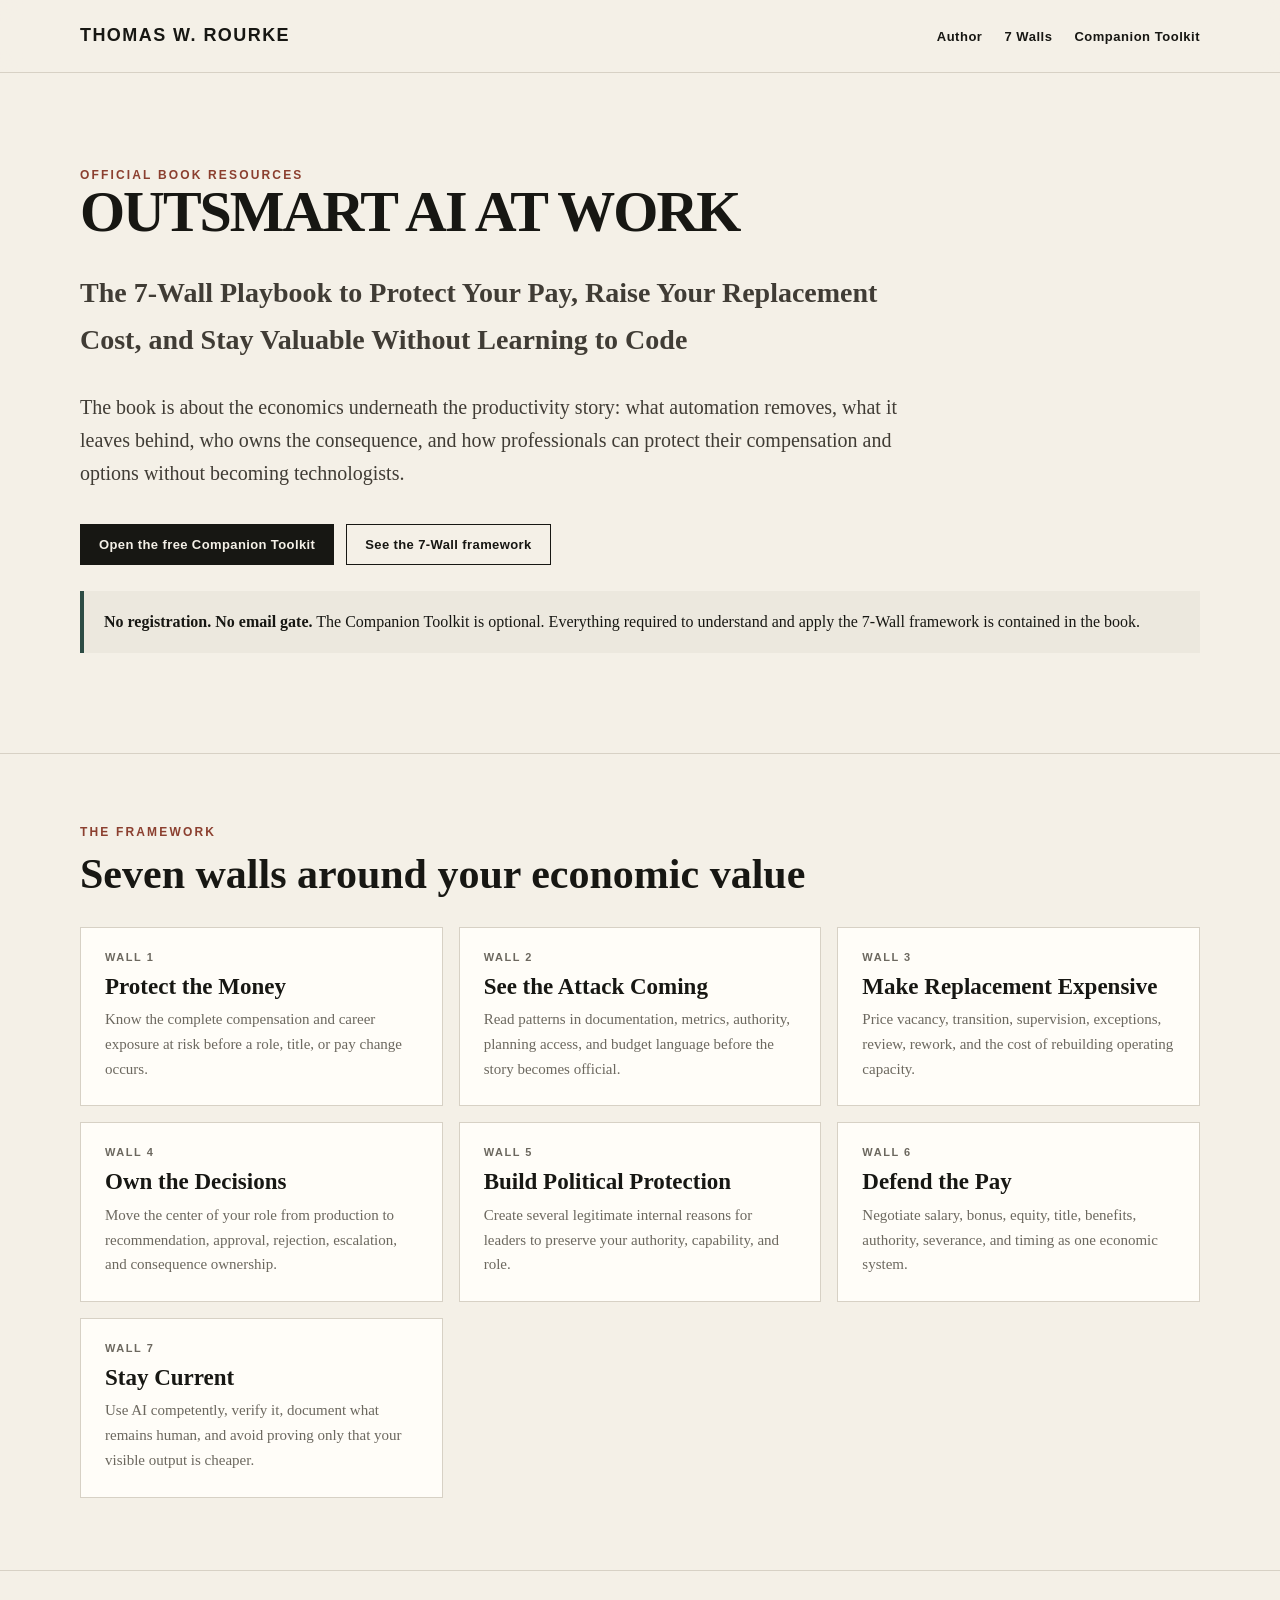
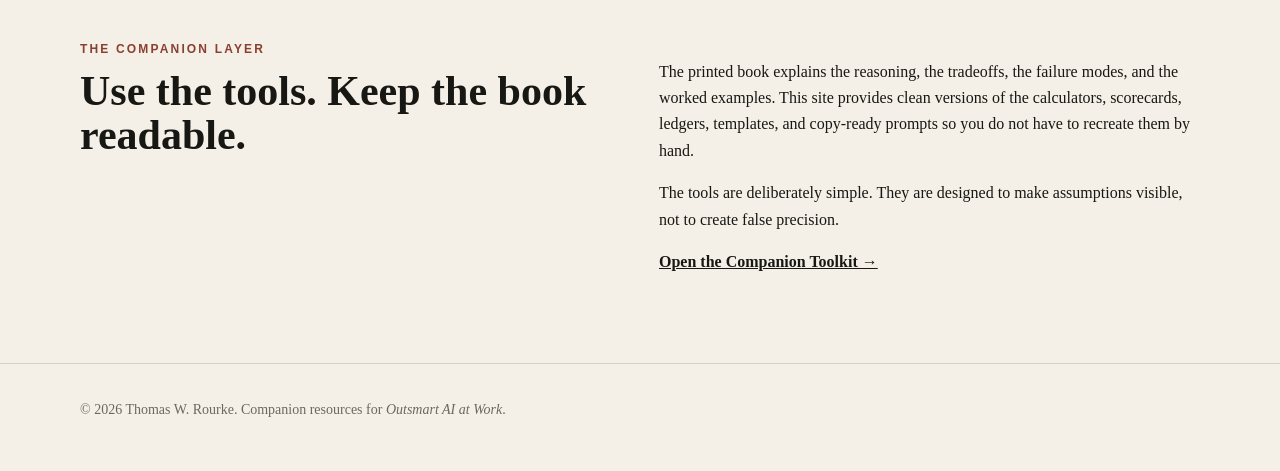
==== outsmart-ai-at-work/index.html @ 7bc0db27 "Add Outsmart AI at Work book page" ====
<!doctype html><html lang="en"><head><meta charset="utf-8"><meta name="viewport" content="width=device-width,initial-scale=1"><title>Outsmart AI at Work - Thomas W. Rourke</title><meta name="description" content="Official resources and Companion Toolkit for Outsmart AI at Work by Thomas W. Rourke."><link rel="stylesheet" href="/assets/styles.css"></head><body><nav class="nav"><div class="wrap navin"><a class="brand" href="/">Thomas W. Rourke</a><div class="navlinks"><a href="/">Author</a><a href="#framework">7 Walls</a><a href="/outsmart-ai-at-work/toolkit.html">Companion Toolkit</a></div></div></nav><header class="hero"><div class="wrap"><div class="eyebrow">Official book resources</div><h1 class="booktitle">OUTSMART AI AT WORK</h1><p class="dek"><strong>The 7-Wall Playbook to Protect Your Pay, Raise Your Replacement Cost, and Stay Valuable Without Learning to Code</strong></p><p class="dek" style="font-size:20px">The book is about the economics underneath the productivity story: what automation removes, what it leaves behind, who owns the consequence, and how professionals can protect their compensation and options without becoming technologists.</p><div class="actions"><a class="btn" href="/outsmart-ai-at-work/toolkit.html">Open the free Companion Toolkit</a><a class="btn alt" href="#framework">See the 7-Wall framework</a></div><div class="notice"><strong>No registration. No email gate.</strong> The Companion Toolkit is optional. Everything required to understand and apply the 7-Wall framework is contained in the book.</div></div></header><main><section id="framework"><div class="wrap"><div class="eyebrow">The framework</div><h2 class="subhead" style="margin-top:14px">Seven walls around your economic value</h2><div class="toolgrid"><div class="tool"><div class="kicker">Wall 1</div><h3>Protect the Money</h3><p>Know the complete compensation and career exposure at risk before a role, title, or pay change occurs.</p></div><div class="tool"><div class="kicker">Wall 2</div><h3>See the Attack Coming</h3><p>Read patterns in documentation, metrics, authority, planning access, and budget language before the story becomes official.</p></div><div class="tool"><div class="kicker">Wall 3</div><h3>Make Replacement Expensive</h3><p>Price vacancy, transition, supervision, exceptions, review, rework, and the cost of rebuilding operating capacity.</p></div><div class="tool"><div class="kicker">Wall 4</div><h3>Own the Decisions</h3><p>Move the center of your role from production to recommendation, approval, rejection, escalation, and consequence ownership.</p></div><div class="tool"><div class="kicker">Wall 5</div><h3>Build Political Protection</h3><p>Create several legitimate internal reasons for leaders to preserve your authority, capability, and role.</p></div><div class="tool"><div class="kicker">Wall 6</div><h3>Defend the Pay</h3><p>Negotiate salary, bonus, equity, title, benefits, authority, severance, and timing as one economic system.</p></div><div class="tool"><div class="kicker">Wall 7</div><h3>Stay Current</h3><p>Use AI competently, verify it, document what remains human, and avoid proving only that your visible output is cheaper.</p></div></div></div></section><section class="rule"><div class="wrap grid2"><div><div class="eyebrow">The companion layer</div><h2 class="subhead" style="margin-top:14px">Use the tools. Keep the book readable.</h2></div><div><p>The printed book explains the reasoning, the tradeoffs, the failure modes, and the worked examples. This site provides clean versions of the calculators, scorecards, ledgers, templates, and copy-ready prompts so you do not have to recreate them by hand.</p><p>The tools are deliberately simple. They are designed to make assumptions visible, not to create false precision.</p><p><a href="/outsmart-ai-at-work/toolkit.html"><strong>Open the Companion Toolkit →</strong></a></p></div></div></section></main><footer class="footer"><div class="wrap">© 2026 Thomas W. Rourke. Companion resources for <em>Outsmart AI at Work</em>.</div></footer></body></html>
---- assets/styles.css ----
:root{--ink:#171713;--paper:#f4f0e7;--card:#fffdf8;--muted:#6c685f;--line:#d7d1c5;--accent:#8b3f2f;--accent2:#2d4c45;--max:1120px}*{box-sizing:border-box}html{scroll-behavior:smooth}body{margin:0;background:var(--paper);color:var(--ink);font-family:Georgia,'Times New Roman',serif;line-height:1.65}a{color:inherit}.wrap{width:min(var(--max),calc(100% - 40px));margin:auto}.nav{position:sticky;top:0;z-index:20;background:rgba(244,240,231,.94);backdrop-filter:blur(12px);border-bottom:1px solid var(--line)}.navin{height:72px;display:flex;align-items:center;justify-content:space-between;gap:24px}.brand{font:700 18px/1.1 Arial,sans-serif;letter-spacing:.08em;text-transform:uppercase;text-decoration:none}.navlinks{display:flex;gap:22px;align-items:center;font:600 13px/1 Arial,sans-serif;letter-spacing:.04em}.navlinks a{text-decoration:none}.hero{padding:96px 0 74px;border-bottom:1px solid var(--line)}.eyebrow{font:700 12px/1 Arial,sans-serif;letter-spacing:.18em;text-transform:uppercase;color:var(--accent)}h1,h2,h3{font-weight:600;line-height:1.06;margin:0}h1{font-size:clamp(48px,7vw,88px);max-width:900px;letter-spacing:-.035em}.dek{font-size:clamp(20px,2.2vw,28px);max-width:820px;color:#403c35;margin:28px 0 0}.actions{display:flex;gap:12px;flex-wrap:wrap;margin-top:34px}.btn{display:inline-block;padding:13px 18px;border:1px solid var(--ink);text-decoration:none;font:700 13px/1 Arial,sans-serif;letter-spacing:.03em;background:var(--ink);color:var(--paper)}.btn.alt{background:transparent;color:var(--ink)}section{padding:72px 0}.grid2{display:grid;grid-template-columns:1fr 1fr;gap:38px}.card{background:var(--card);border:1px solid var(--line);padding:34px}.card h3{font-size:30px;margin-bottom:14px}.kicker{font:700 11px/1 Arial,sans-serif;letter-spacing:.14em;text-transform:uppercase;color:var(--muted);margin-bottom:12px}.small{font-size:15px;color:var(--muted)}.booktitle{font-size:clamp(34px,5vw,58px);max-width:760px}.subhead{font-size:clamp(26px,3.6vw,42px);margin-bottom:18px}.rule{border-top:1px solid var(--line)}.toolgrid{display:grid;grid-template-columns:repeat(3,1fr);gap:16px;margin-top:30px}.tool{display:block;background:var(--card);border:1px solid var(--line);padding:24px;text-decoration:none;min-height:155px}.tool:hover{border-color:var(--ink);transform:translateY(-1px)}.tool h3{font-size:23px;margin-bottom:8px}.tool p{margin:0;color:var(--muted);font-size:15px}.notice{padding:18px 20px;border-left:4px solid var(--accent2);background:#ece8de;margin:26px 0}.footer{border-top:1px solid var(--line);padding:34px 0 50px;color:var(--muted);font-size:14px}.toolpage{padding:70px 0}.toolpage h1{font-size:clamp(38px,6vw,68px)}.formgrid{display:grid;grid-template-columns:repeat(2,1fr);gap:14px;margin:28px 0}.field{display:flex;flex-direction:column;gap:7px}.field label{font:700 12px/1.3 Arial,sans-serif;letter-spacing:.03em}.field input,.field select,.field textarea{width:100%;padding:12px;border:1px solid var(--line);background:#fff;font:16px/1.4 Arial,sans-serif;color:var(--ink)}.field textarea{min-height:110px}.result{background:var(--ink);color:var(--paper);padding:24px;margin:22px 0;font-size:18px}.result strong{font-size:30px}.printbar{display:flex;gap:10px;flex-wrap:wrap;margin:20px 0}.checklist{display:grid;gap:10px;margin:24px 0}.check{background:var(--card);border:1px solid var(--line);padding:14px 16px}.prompt{background:var(--card);border:1px solid var(--line);padding:24px;margin:18px 0}.prompt pre{white-space:pre-wrap;font:15px/1.55 Arial,sans-serif;margin:0}.copy{margin-top:12px}.tablewrap{overflow:auto}.datatable{width:100%;border-collapse:collapse;background:var(--card)}.datatable th,.datatable td{border:1px solid var(--line);padding:10px;text-align:left;vertical-align:top}.datatable th{font:700 12px/1.3 Arial,sans-serif;background:#ece8de}.datatable input,.datatable textarea,.datatable select{width:100%;border:0;background:transparent;font:14px/1.4 Arial,sans-serif;min-width:120px}.datatable textarea{min-height:70px}@media(max-width:800px){.navlinks{display:none}.grid2,.toolgrid,.formgrid{grid-template-columns:1fr}.hero{padding-top:70px}.wrap{width:min(var(--max),calc(100% - 28px))}}@media print{.nav,.footer,.printbar,.actions{display:none!important}body{background:#fff}.wrap{width:100%}.card,.tool,.prompt,.datatable{break-inside:avoid}.toolpage{padding:0}.field input,.field textarea,.field select{border:1px solid #bbb}}
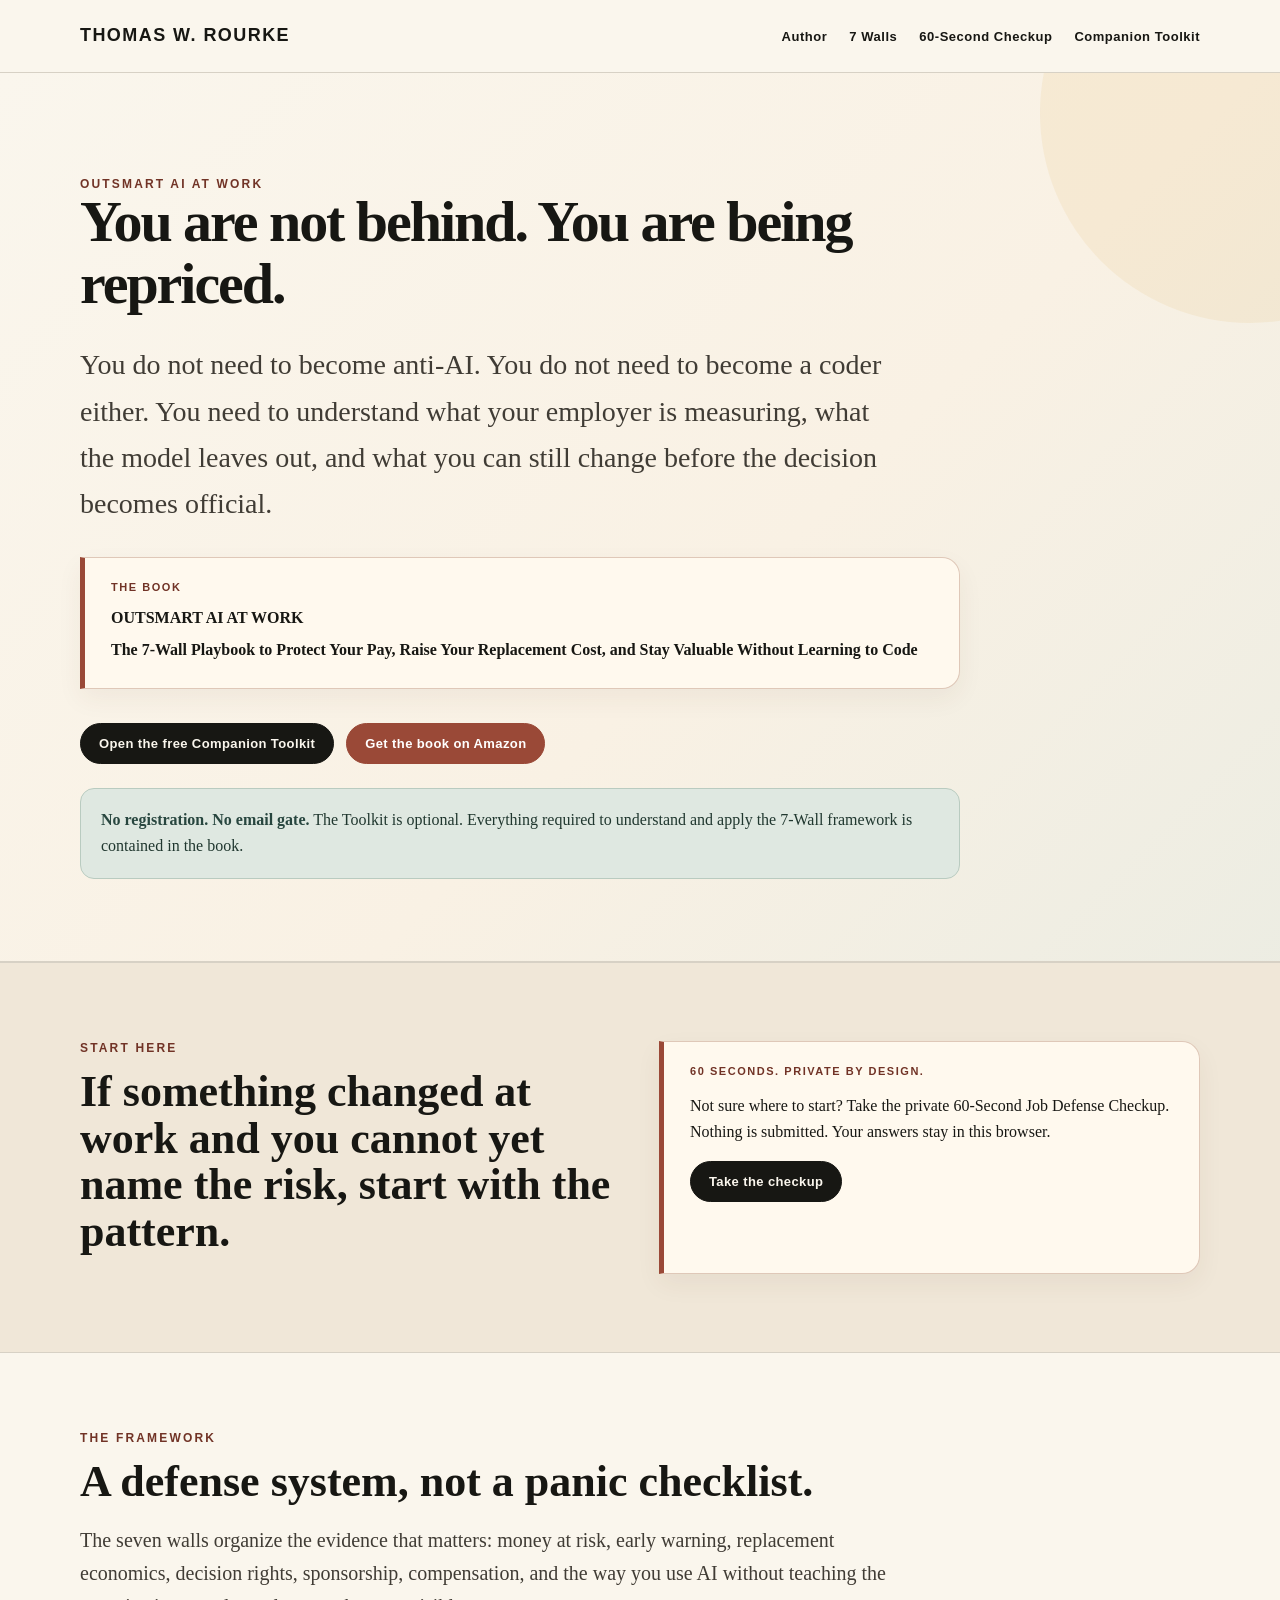
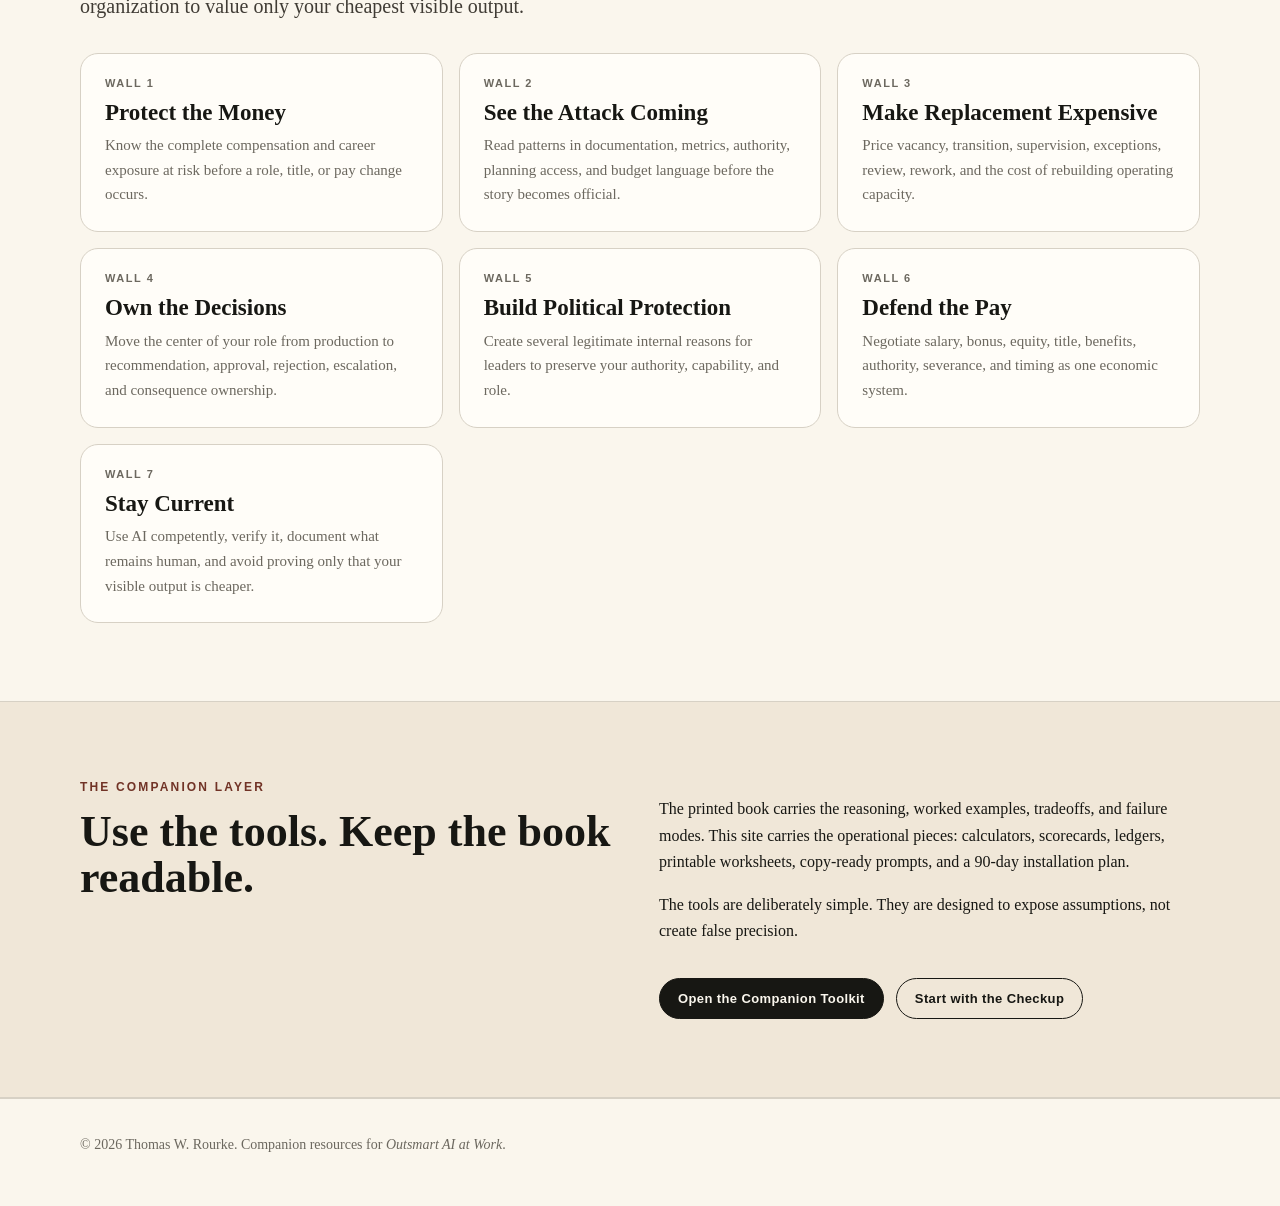
==== commit 854d2969: "feat: humanize book landing page" ====
--- a/outsmart-ai-at-work/index.html
+++ b/outsmart-ai-at-work/index.html
@@ -1 +1,93 @@
-<!doctype html><html lang="en"><head><meta charset="utf-8"><meta name="viewport" content="width=device-width,initial-scale=1"><title>Outsmart AI at Work - Thomas W. Rourke</title><meta name="description" content="Official resources and Companion Toolkit for Outsmart AI at Work by Thomas W. Rourke."><link rel="stylesheet" href="/assets/styles.css"></head><body><nav class="nav"><div class="wrap navin"><a class="brand" href="/">Thomas W. Rourke</a><div class="navlinks"><a href="/">Author</a><a href="#framework">7 Walls</a><a href="/outsmart-ai-at-work/toolkit.html">Companion Toolkit</a></div></div></nav><header class="hero"><div class="wrap"><div class="eyebrow">Official book resources</div><h1 class="booktitle">OUTSMART AI AT WORK</h1><p class="dek"><strong>The 7-Wall Playbook to Protect Your Pay, Raise Your Replacement Cost, and Stay Valuable Without Learning to Code</strong></p><p class="dek" style="font-size:20px">The book is about the economics underneath the productivity story: what automation removes, what it leaves behind, who owns the consequence, and how professionals can protect their compensation and options without becoming technologists.</p><div class="actions"><a class="btn" href="/outsmart-ai-at-work/toolkit.html">Open the free Companion Toolkit</a><a class="btn alt" href="#framework">See the 7-Wall framework</a></div><div class="notice"><strong>No registration. No email gate.</strong> The Companion Toolkit is optional. Everything required to understand and apply the 7-Wall framework is contained in the book.</div></div></header><main><section id="framework"><div class="wrap"><div class="eyebrow">The framework</div><h2 class="subhead" style="margin-top:14px">Seven walls around your economic value</h2><div class="toolgrid"><div class="tool"><div class="kicker">Wall 1</div><h3>Protect the Money</h3><p>Know the complete compensation and career exposure at risk before a role, title, or pay change occurs.</p></div><div class="tool"><div class="kicker">Wall 2</div><h3>See the Attack Coming</h3><p>Read patterns in documentation, metrics, authority, planning access, and budget language before the story becomes official.</p></div><div class="tool"><div class="kicker">Wall 3</div><h3>Make Replacement Expensive</h3><p>Price vacancy, transition, supervision, exceptions, review, rework, and the cost of rebuilding operating capacity.</p></div><div class="tool"><div class="kicker">Wall 4</div><h3>Own the Decisions</h3><p>Move the center of your role from production to recommendation, approval, rejection, escalation, and consequence ownership.</p></div><div class="tool"><div class="kicker">Wall 5</div><h3>Build Political Protection</h3><p>Create several legitimate internal reasons for leaders to preserve your authority, capability, and role.</p></div><div class="tool"><div class="kicker">Wall 6</div><h3>Defend the Pay</h3><p>Negotiate salary, bonus, equity, title, benefits, authority, severance, and timing as one economic system.</p></div><div class="tool"><div class="kicker">Wall 7</div><h3>Stay Current</h3><p>Use AI competently, verify it, document what remains human, and avoid proving only that your visible output is cheaper.</p></div></div></div></section><section class="rule"><div class="wrap grid2"><div><div class="eyebrow">The companion layer</div><h2 class="subhead" style="margin-top:14px">Use the tools. Keep the book readable.</h2></div><div><p>The printed book explains the reasoning, the tradeoffs, the failure modes, and the worked examples. This site provides clean versions of the calculators, scorecards, ledgers, templates, and copy-ready prompts so you do not have to recreate them by hand.</p><p>The tools are deliberately simple. They are designed to make assumptions visible, not to create false precision.</p><p><a href="/outsmart-ai-at-work/toolkit.html"><strong>Open the Companion Toolkit →</strong></a></p></div></div></section></main><footer class="footer"><div class="wrap">© 2026 Thomas W. Rourke. Companion resources for <em>Outsmart AI at Work</em>.</div></footer></body></html>+<!doctype html>
+<html lang="en">
+<head>
+  <meta charset="utf-8">
+  <meta name="viewport" content="width=device-width,initial-scale=1">
+  <title>Outsmart AI at Work - Thomas W. Rourke</title>
+  <meta name="description" content="Official resources and Companion Toolkit for Outsmart AI at Work by Thomas W. Rourke.">
+  <link rel="stylesheet" href="/assets/styles.css">
+</head>
+<body>
+  <nav class="nav">
+    <div class="wrap navin">
+      <a class="brand" href="/">Thomas W. Rourke</a>
+      <div class="navlinks">
+        <a href="/">Author</a>
+        <a href="#framework">7 Walls</a>
+        <a href="/outsmart-ai-at-work/toolkit.html#checkup">60-Second Checkup</a>
+        <a href="/outsmart-ai-at-work/toolkit.html">Companion Toolkit</a>
+      </div>
+    </div>
+  </nav>
+
+  <header class="hero">
+    <div class="wrap">
+      <div class="eyebrow">OUTSMART AI AT WORK</div>
+      <h1 class="booktitle">You are not behind. You are being repriced.</h1>
+      <p class="dek">You do not need to become anti-AI. You do not need to become a coder either. You need to understand what your employer is measuring, what the model leaves out, and what you can still change before the decision becomes official.</p>
+      <div class="field-note" style="margin-top:30px;max-width:880px">
+        <div class="kicker">The book</div>
+        <p style="margin:0 0 6px"><strong>OUTSMART AI AT WORK</strong></p>
+        <p style="margin:0"><strong>The 7-Wall Playbook to Protect Your Pay, Raise Your Replacement Cost, and Stay Valuable Without Learning to Code</strong></p>
+      </div>
+      <div class="actions">
+        <a class="btn" href="/outsmart-ai-at-work/toolkit.html">Open the free Companion Toolkit</a>
+        <a class="btn amazon-cta" href="https://www.amazon.com/dp/B0H9SF368X" target="_blank" rel="noopener noreferrer">Get the book on Amazon</a>
+      </div>
+      <div class="privacy-note" style="margin-top:24px;max-width:880px"><strong>No registration. No email gate.</strong> The Toolkit is optional. Everything required to understand and apply the 7-Wall framework is contained in the book.</div>
+    </div>
+  </header>
+
+  <main>
+    <section class="soft-band">
+      <div class="wrap grid2">
+        <div>
+          <div class="eyebrow">Start here</div>
+          <h2 class="subhead" style="margin-top:14px">If something changed at work and you cannot yet name the risk, start with the pattern.</h2>
+        </div>
+        <div class="field-note">
+          <div class="kicker">60 seconds. Private by design.</div>
+          <p>Not sure where to start? Take the private 60-Second Job Defense Checkup. Nothing is submitted. Your answers stay in this browser.</p>
+          <a class="btn" href="/outsmart-ai-at-work/toolkit.html#checkup">Take the checkup</a>
+        </div>
+      </div>
+    </section>
+
+    <section id="framework">
+      <div class="wrap">
+        <div class="eyebrow">The framework</div>
+        <h2 class="subhead" style="margin-top:14px">A defense system, not a panic checklist.</h2>
+        <p class="dek" style="font-size:20px;margin-top:0">The seven walls organize the evidence that matters: money at risk, early warning, replacement economics, decision rights, sponsorship, compensation, and the way you use AI without teaching the organization to value only your cheapest visible output.</p>
+        <div class="toolgrid">
+          <div class="tool"><div class="kicker">Wall 1</div><h3>Protect the Money</h3><p>Know the complete compensation and career exposure at risk before a role, title, or pay change occurs.</p></div>
+          <div class="tool"><div class="kicker">Wall 2</div><h3>See the Attack Coming</h3><p>Read patterns in documentation, metrics, authority, planning access, and budget language before the story becomes official.</p></div>
+          <div class="tool"><div class="kicker">Wall 3</div><h3>Make Replacement Expensive</h3><p>Price vacancy, transition, supervision, exceptions, review, rework, and the cost of rebuilding operating capacity.</p></div>
+          <div class="tool"><div class="kicker">Wall 4</div><h3>Own the Decisions</h3><p>Move the center of your role from production to recommendation, approval, rejection, escalation, and consequence ownership.</p></div>
+          <div class="tool"><div class="kicker">Wall 5</div><h3>Build Political Protection</h3><p>Create several legitimate internal reasons for leaders to preserve your authority, capability, and role.</p></div>
+          <div class="tool"><div class="kicker">Wall 6</div><h3>Defend the Pay</h3><p>Negotiate salary, bonus, equity, title, benefits, authority, severance, and timing as one economic system.</p></div>
+          <div class="tool"><div class="kicker">Wall 7</div><h3>Stay Current</h3><p>Use AI competently, verify it, document what remains human, and avoid proving only that your visible output is cheaper.</p></div>
+        </div>
+      </div>
+    </section>
+
+    <section class="rule soft-band">
+      <div class="wrap grid2">
+        <div>
+          <div class="eyebrow">The companion layer</div>
+          <h2 class="subhead" style="margin-top:14px">Use the tools. Keep the book readable.</h2>
+        </div>
+        <div>
+          <p>The printed book carries the reasoning, worked examples, tradeoffs, and failure modes. This site carries the operational pieces: calculators, scorecards, ledgers, printable worksheets, copy-ready prompts, and a 90-day installation plan.</p>
+          <p>The tools are deliberately simple. They are designed to expose assumptions, not create false precision.</p>
+          <div class="actions">
+            <a class="btn" href="/outsmart-ai-at-work/toolkit.html">Open the Companion Toolkit</a>
+            <a class="btn alt" href="/outsmart-ai-at-work/toolkit.html#checkup">Start with the Checkup</a>
+          </div>
+        </div>
+      </div>
+    </section>
+  </main>
+
+  <footer class="footer"><div class="wrap">© 2026 Thomas W. Rourke. Companion resources for <em>Outsmart AI at Work</em>.</div></footer>
+</body>
+</html>
--- a/assets/styles.css
+++ b/assets/styles.css
@@ -1 +1,128 @@
-:root{--ink:#171713;--paper:#f4f0e7;--card:#fffdf8;--muted:#6c685f;--line:#d7d1c5;--accent:#8b3f2f;--accent2:#2d4c45;--max:1120px}*{box-sizing:border-box}html{scroll-behavior:smooth}body{margin:0;background:var(--paper);color:var(--ink);font-family:Georgia,'Times New Roman',serif;line-height:1.65}a{color:inherit}.wrap{width:min(var(--max),calc(100% - 40px));margin:auto}.nav{position:sticky;top:0;z-index:20;background:rgba(244,240,231,.94);backdrop-filter:blur(12px);border-bottom:1px solid var(--line)}.navin{height:72px;display:flex;align-items:center;justify-content:space-between;gap:24px}.brand{font:700 18px/1.1 Arial,sans-serif;letter-spacing:.08em;text-transform:uppercase;text-decoration:none}.navlinks{display:flex;gap:22px;align-items:center;font:600 13px/1 Arial,sans-serif;letter-spacing:.04em}.navlinks a{text-decoration:none}.hero{padding:96px 0 74px;border-bottom:1px solid var(--line)}.eyebrow{font:700 12px/1 Arial,sans-serif;letter-spacing:.18em;text-transform:uppercase;color:var(--accent)}h1,h2,h3{font-weight:600;line-height:1.06;margin:0}h1{font-size:clamp(48px,7vw,88px);max-width:900px;letter-spacing:-.035em}.dek{font-size:clamp(20px,2.2vw,28px);max-width:820px;color:#403c35;margin:28px 0 0}.actions{display:flex;gap:12px;flex-wrap:wrap;margin-top:34px}.btn{display:inline-block;padding:13px 18px;border:1px solid var(--ink);text-decoration:none;font:700 13px/1 Arial,sans-serif;letter-spacing:.03em;background:var(--ink);color:var(--paper)}.btn.alt{background:transparent;color:var(--ink)}section{padding:72px 0}.grid2{display:grid;grid-template-columns:1fr 1fr;gap:38px}.card{background:var(--card);border:1px solid var(--line);padding:34px}.card h3{font-size:30px;margin-bottom:14px}.kicker{font:700 11px/1 Arial,sans-serif;letter-spacing:.14em;text-transform:uppercase;color:var(--muted);margin-bottom:12px}.small{font-size:15px;color:var(--muted)}.booktitle{font-size:clamp(34px,5vw,58px);max-width:760px}.subhead{font-size:clamp(26px,3.6vw,42px);margin-bottom:18px}.rule{border-top:1px solid var(--line)}.toolgrid{display:grid;grid-template-columns:repeat(3,1fr);gap:16px;margin-top:30px}.tool{display:block;background:var(--card);border:1px solid var(--line);padding:24px;text-decoration:none;min-height:155px}.tool:hover{border-color:var(--ink);transform:translateY(-1px)}.tool h3{font-size:23px;margin-bottom:8px}.tool p{margin:0;color:var(--muted);font-size:15px}.notice{padding:18px 20px;border-left:4px solid var(--accent2);background:#ece8de;margin:26px 0}.footer{border-top:1px solid var(--line);padding:34px 0 50px;color:var(--muted);font-size:14px}.toolpage{padding:70px 0}.toolpage h1{font-size:clamp(38px,6vw,68px)}.formgrid{display:grid;grid-template-columns:repeat(2,1fr);gap:14px;margin:28px 0}.field{display:flex;flex-direction:column;gap:7px}.field label{font:700 12px/1.3 Arial,sans-serif;letter-spacing:.03em}.field input,.field select,.field textarea{width:100%;padding:12px;border:1px solid var(--line);background:#fff;font:16px/1.4 Arial,sans-serif;color:var(--ink)}.field textarea{min-height:110px}.result{background:var(--ink);color:var(--paper);padding:24px;margin:22px 0;font-size:18px}.result strong{font-size:30px}.printbar{display:flex;gap:10px;flex-wrap:wrap;margin:20px 0}.checklist{display:grid;gap:10px;margin:24px 0}.check{background:var(--card);border:1px solid var(--line);padding:14px 16px}.prompt{background:var(--card);border:1px solid var(--line);padding:24px;margin:18px 0}.prompt pre{white-space:pre-wrap;font:15px/1.55 Arial,sans-serif;margin:0}.copy{margin-top:12px}.tablewrap{overflow:auto}.datatable{width:100%;border-collapse:collapse;background:var(--card)}.datatable th,.datatable td{border:1px solid var(--line);padding:10px;text-align:left;vertical-align:top}.datatable th{font:700 12px/1.3 Arial,sans-serif;background:#ece8de}.datatable input,.datatable textarea,.datatable select{width:100%;border:0;background:transparent;font:14px/1.4 Arial,sans-serif;min-width:120px}.datatable textarea{min-height:70px}@media(max-width:800px){.navlinks{display:none}.grid2,.toolgrid,.formgrid{grid-template-columns:1fr}.hero{padding-top:70px}.wrap{width:min(var(--max),calc(100% - 28px))}}@media print{.nav,.footer,.printbar,.actions{display:none!important}body{background:#fff}.wrap{width:100%}.card,.tool,.prompt,.datatable{break-inside:avoid}.toolpage{padding:0}.field input,.field textarea,.field select{border:1px solid #bbb}}+:root{
+  --ink:#171713;
+  --paper:#f4f0e7;
+  --paper-bright:#faf6ed;
+  --paper-warm:#f0e7d8;
+  --card:#fffdf8;
+  --muted:#6c685f;
+  --line:#d7d1c5;
+  --accent:#8b3f2f;
+  --accent2:#2d4c45;
+  --brick:#9a4937;
+  --brick-dark:#713326;
+  --forest:#28463f;
+  --forest-soft:#dfe8e1;
+  --sun:#e0b35c;
+  --shadow:0 16px 40px rgba(36,28,20,.08);
+  --radius:18px;
+  --max:1120px;
+}
+*{box-sizing:border-box}
+html{scroll-behavior:smooth}
+body{margin:0;background:var(--paper-bright);color:var(--ink);font-family:Georgia,'Times New Roman',serif;line-height:1.65}
+a{color:inherit}
+button,input,select,textarea{font:inherit}
+button{cursor:pointer}
+:focus-visible{outline:3px solid var(--sun);outline-offset:3px}
+.wrap{width:min(var(--max),calc(100% - 40px));margin:auto}
+.nav{position:sticky;top:0;z-index:20;background:rgba(250,246,237,.94);backdrop-filter:blur(12px);border-bottom:1px solid var(--line)}
+.navin{min-height:72px;display:flex;align-items:center;justify-content:space-between;gap:24px}
+.brand{font:700 18px/1.1 Arial,sans-serif;letter-spacing:.08em;text-transform:uppercase;text-decoration:none}
+.navlinks{display:flex;gap:22px;align-items:center;font:600 13px/1 Arial,sans-serif;letter-spacing:.04em}
+.navlinks a{text-decoration:none;padding:8px 0}
+.navlinks a:hover{text-decoration:underline;text-underline-offset:4px}
+.hero{position:relative;overflow:hidden;padding:104px 0 82px;border-bottom:1px solid var(--line);background:linear-gradient(135deg,var(--paper-bright) 0%,#f9f1e4 58%,var(--forest-soft) 145%)}
+.hero:after{content:"";position:absolute;width:420px;height:420px;border-radius:50%;right:-180px;top:-170px;background:rgba(224,179,92,.13);pointer-events:none}
+.eyebrow{font:700 12px/1.2 Arial,sans-serif;letter-spacing:.18em;text-transform:uppercase;color:var(--brick-dark)}
+h1,h2,h3{font-weight:600;line-height:1.06;margin:0}
+h1{font-size:clamp(46px,7vw,86px);max-width:980px;letter-spacing:-.035em}
+.dek{font-size:clamp(20px,2.2vw,28px);max-width:830px;color:#403c35;margin:28px 0 0}
+.actions{display:flex;gap:12px;flex-wrap:wrap;margin-top:34px}
+.btn{display:inline-flex;align-items:center;justify-content:center;gap:8px;padding:13px 18px;border:1px solid var(--ink);border-radius:999px;text-decoration:none;font:700 13px/1 Arial,sans-serif;letter-spacing:.03em;background:var(--ink);color:var(--paper-bright);transition:transform .15s ease,box-shadow .15s ease,background .15s ease}
+.btn:hover{transform:translateY(-1px);box-shadow:0 8px 20px rgba(23,23,19,.12)}
+.btn.alt{background:transparent;color:var(--ink)}
+.btn.soft{background:var(--paper-warm);color:var(--ink);border-color:var(--line)}
+.amazon-cta{background:var(--brick);border-color:var(--brick);color:#fff}
+.amazon-cta:hover{background:var(--brick-dark);border-color:var(--brick-dark)}
+section{padding:78px 0}
+.soft-band{background:var(--paper-warm);border-top:1px solid var(--line);border-bottom:1px solid var(--line)}
+.grid2{display:grid;grid-template-columns:1fr 1fr;gap:38px}
+.card{background:var(--card);border:1px solid var(--line);border-radius:var(--radius);padding:34px;box-shadow:0 8px 24px rgba(36,28,20,.04)}
+.card h3{font-size:30px;margin-bottom:14px}
+.kicker{font:700 11px/1 Arial,sans-serif;letter-spacing:.14em;text-transform:uppercase;color:var(--muted);margin-bottom:12px}
+.small{font-size:15px;color:var(--muted)}
+.booktitle{font-size:clamp(34px,5vw,58px);max-width:820px}
+.subhead{font-size:clamp(28px,3.6vw,44px);margin-bottom:18px}
+.rule{border-top:1px solid var(--line)}
+.toolgrid{display:grid;grid-template-columns:repeat(3,1fr);gap:16px;margin-top:30px}
+.tool{display:block;background:var(--card);border:1px solid var(--line);border-radius:var(--radius);padding:24px;text-decoration:none;min-height:155px;transition:transform .15s ease,border-color .15s ease,box-shadow .15s ease}
+.tool:hover{border-color:#b9af9f;transform:translateY(-2px);box-shadow:var(--shadow)}
+.tool h3{font-size:23px;margin-bottom:8px}
+.tool p{margin:0;color:var(--muted);font-size:15px}
+.notice{padding:18px 20px;border-left:4px solid var(--forest);background:#ece8de;margin:26px 0;border-radius:0 12px 12px 0}
+.footer{border-top:1px solid var(--line);padding:34px 0 50px;color:var(--muted);font-size:14px}
+.field-note{position:relative;background:#fff9ee;border:1px solid #dfc8b8;border-left:5px solid var(--brick);border-radius:0 var(--radius) var(--radius) 0;padding:24px 26px;box-shadow:0 10px 26px rgba(92,55,39,.06)}
+.field-note .kicker{color:var(--brick-dark)}
+.manifesto-line{font-size:clamp(28px,4vw,50px);line-height:1.08;max-width:900px;margin:0 0 18px}
+.route-grid{display:grid;grid-template-columns:repeat(5,1fr);gap:12px;margin-top:26px}
+.route-card{appearance:none;text-align:left;background:var(--card);color:var(--ink);border:1px solid var(--line);border-radius:16px;padding:20px;min-height:164px;box-shadow:0 6px 18px rgba(36,28,20,.04);transition:transform .15s ease,border-color .15s ease,box-shadow .15s ease}
+.route-card:hover{transform:translateY(-2px);border-color:var(--brick);box-shadow:var(--shadow)}
+.route-card strong{display:block;font-size:19px;line-height:1.2;margin-bottom:8px}
+.route-card span{font:14px/1.45 Arial,sans-serif;color:var(--muted)}
+.number-badge{display:inline-grid;place-items:center;width:30px;height:30px;border-radius:50%;background:var(--forest);color:#fff;font:700 13px/1 Arial,sans-serif;margin-bottom:12px}
+.privacy-note{padding:18px 20px;border:1px solid #b9cbc0;background:var(--forest-soft);color:#20372f;border-radius:14px}
+.privacy-note strong{color:var(--forest)}
+.toolpage{padding:72px 0 26px}
+.toolpage h1{font-size:clamp(40px,6vw,70px)}
+.formgrid{display:grid;grid-template-columns:repeat(2,1fr);gap:14px;margin:28px 0}
+.field{display:flex;flex-direction:column;gap:7px}
+.field label{font:700 12px/1.3 Arial,sans-serif;letter-spacing:.03em}
+.field input,.field select,.field textarea,.checkup-question select{width:100%;padding:12px;border:1px solid var(--line);border-radius:9px;background:#fff;font:16px/1.4 Arial,sans-serif;color:var(--ink)}
+.field textarea{min-height:110px;resize:vertical}
+.result{background:var(--ink);color:var(--paper-bright);border-radius:14px;padding:24px;margin:22px 0;font-size:18px}
+.result strong{font-size:30px}
+.printbar{display:flex;gap:10px;flex-wrap:wrap;margin:20px 0}
+.checklist{display:grid;gap:10px;margin:24px 0}
+.check{background:var(--card);border:1px solid var(--line);border-radius:12px;padding:14px 16px}
+.prompt{background:var(--card);border:1px solid var(--line);border-radius:var(--radius);padding:24px;margin:18px 0}
+.prompt pre{white-space:pre-wrap;font:15px/1.55 Arial,sans-serif;margin:0}
+.copy{margin-top:12px}
+.tablewrap{overflow:auto;border-radius:12px}
+.datatable{width:100%;border-collapse:collapse;background:var(--card)}
+.datatable th,.datatable td{border:1px solid var(--line);padding:10px;text-align:left;vertical-align:top}
+.datatable th{font:700 12px/1.3 Arial,sans-serif;background:#ece8de}
+.datatable input,.datatable textarea,.datatable select{width:100%;border:0;background:transparent;font:14px/1.4 Arial,sans-serif;min-width:120px}
+.datatable textarea{min-height:70px;resize:vertical}
+.checkup-shell{background:var(--card);border:1px solid var(--line);border-radius:24px;padding:clamp(24px,4vw,44px);box-shadow:var(--shadow)}
+.checkup-grid{display:grid;gap:14px;margin:28px 0}
+.checkup-question{display:grid;grid-template-columns:minmax(0,1fr) 180px;gap:20px;align-items:center;padding:18px 0;border-bottom:1px solid var(--line)}
+.checkup-question:last-child{border-bottom:0}
+.checkup-question label{font-size:17px;line-height:1.45}
+.checkup-result{margin-top:24px;padding:26px;border-radius:16px;background:var(--forest);color:#fff}
+.checkup-result h3{font-size:30px;margin-bottom:12px}
+.checkup-result p{margin:0 0 16px}
+.checkup-result a{color:#fff;text-decoration-thickness:2px;text-underline-offset:3px}
+.worksheet{background:var(--card);border:1px solid var(--line);border-radius:22px;padding:clamp(24px,4vw,42px);margin:28px 0;box-shadow:0 9px 26px rgba(36,28,20,.04);scroll-margin-top:92px}
+.worksheet-header{max-width:800px;margin-bottom:22px}
+.worksheet-header p{color:#4c4841}
+.worksheet-controls{display:flex;flex-wrap:wrap;gap:9px;margin:22px 0 4px;padding-top:18px;border-top:1px dashed #c9bfb0}
+.worksheet-footer{margin-top:20px;padding-top:14px;border-top:1px solid var(--line);font:12px/1.5 Arial,sans-serif;color:var(--muted)}
+.print-only{display:none}
+.screen-only{display:block}
+@media(max-width:980px){.route-grid{grid-template-columns:repeat(2,1fr)}.toolgrid{grid-template-columns:repeat(2,1fr)}}
+@media(max-width:800px){.navlinks{display:none}.grid2,.toolgrid,.formgrid{grid-template-columns:1fr}.hero{padding:72px 0 58px}.wrap{width:min(var(--max),calc(100% - 28px))}.checkup-question{grid-template-columns:1fr;gap:8px}.route-grid{grid-template-columns:1fr}.route-card{min-height:auto}.worksheet{border-radius:16px;padding:22px 18px}.btn{min-height:44px}}
+@page{size:Letter;margin:.55in}
+@media print{
+  html,body{background:#fff!important;color:#111!important}
+  body.printing-worksheet *{visibility:hidden!important}
+  body.printing-worksheet [data-print-target].is-printing,
+  body.printing-worksheet [data-print-target].is-printing *{visibility:visible!important}
+  body.printing-worksheet [data-print-target].is-printing{position:absolute;left:0;top:0;width:100%;max-width:none;background:#fff!important;color:#111!important;border:0!important;box-shadow:none!important;padding:0!important;margin:0!important}
+  body.printing-worksheet [data-print-target].is-printing .tablewrap{overflow:visible}
+  body.printing-worksheet [data-print-target].is-printing .result{background:#fff!important;color:#111!important;border:1px solid #777}
+  .screen-only,.nav,.footer,.actions,.amazon-cta,.worksheet-controls{display:none!important}
+  .print-only{display:block!important}
+  .worksheet,.card,.tool,.prompt,.datatable{break-inside:avoid}
+  .field input,.field textarea,.field select,.datatable input,.datatable textarea,.datatable select{border:1px solid #aaa!important;background:#fff!important;color:#111!important}
+  .worksheet-footer{color:#444!important}
+}
